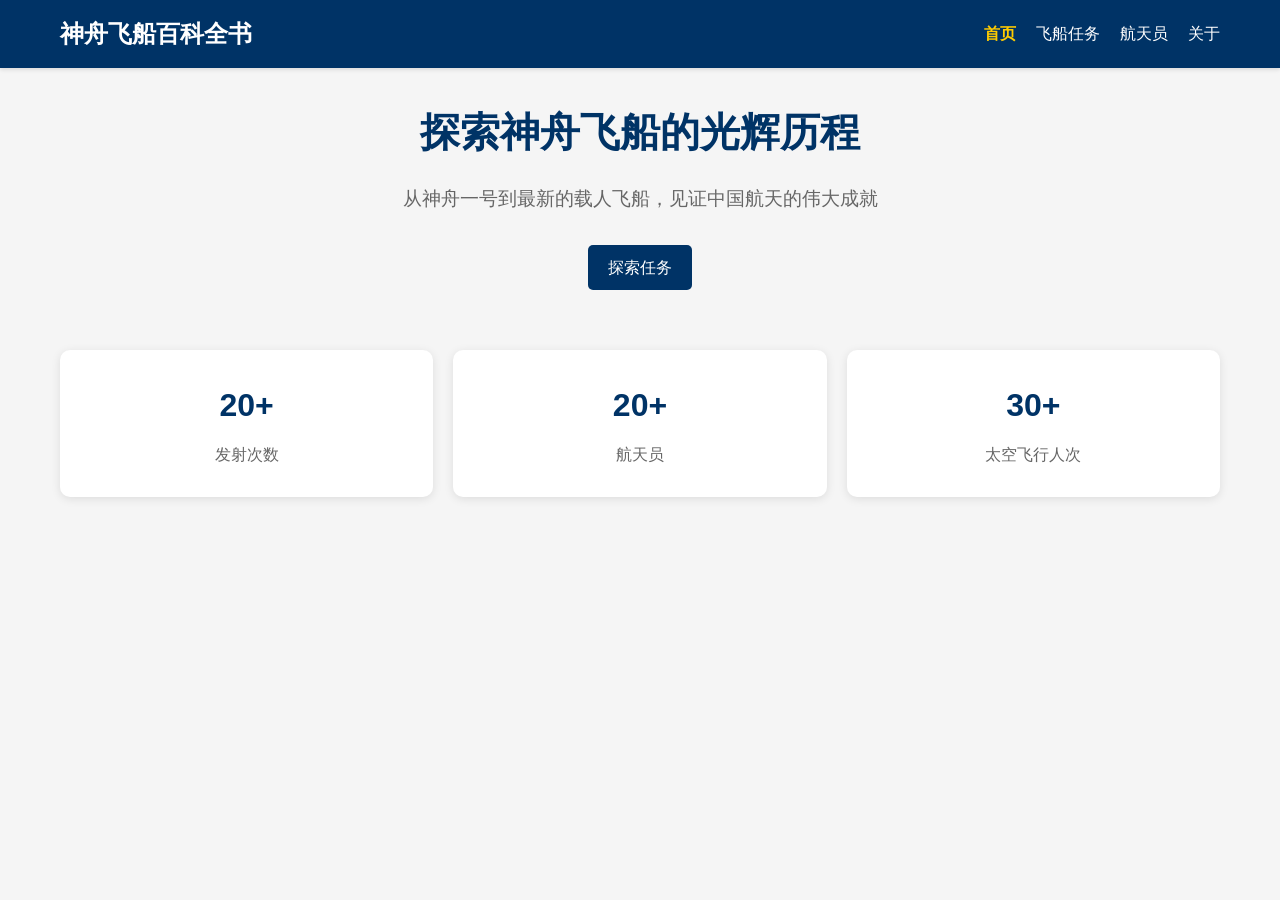
==== indexindex.html @ 14aa309c "Rename shenzhou百科.html to indexindex.html" ====
<!DOCTYPE html>
<html lang="zh-CN">
<head>
    <meta charset="UTF-8">
    <meta name="viewport" content="width=device-width, initial-scale=1.0">
    <title>神舟飞船百科全书</title>
    <link rel="stylesheet" href="style.css">
</head>
<body>
    <!-- 导航栏 -->
    <nav class="navbar">
        <div class="container">
            <h1 class="logo">神舟飞船百科全书</h1>
            <ul class="nav-links">
                <li><a href="#home" class="nav-link active">首页</a></li>
                <li><a href="#missions" class="nav-link">飞船任务</a></li>
                <li><a href="#astronauts" class="nav-link">航天员</a></li>
                <li><a href="#about" class="nav-link">关于</a></li>
            </ul>
        </div>
    </nav>

    <!-- 首页 -->
    <section id="home" class="section active">
        <div class="container">
            <div class="hero">
                <h2>探索神舟飞船的光辉历程</h2>
                <p>从神舟一号到最新的载人飞船，见证中国航天的伟大成就</p>
                <a href="#missions" class="btn">探索任务</a>
            </div>
            <div class="stats">
                <div class="stat-item">
                    <h3>20+</h3>
                    <p>发射次数</p>
                </div>
                <div class="stat-item">
                    <h3>20+</h3>
                    <p>航天员</p>
                </div>
                <div class="stat-item">
                    <h3>30+</h3>
                    <p>太空飞行人次</p>
                </div>
            </div>
        </div>
    </section>

    <!-- 飞船任务 -->
    <section id="missions" class="section">
        <div class="container">
            <h2>神舟飞船任务</h2>
            <div class="filter-buttons">
                <button class="filter-btn active" data-filter="all">全部</button>
                <button class="filter-btn" data-filter="manned">载人任务</button>
                <button class="filter-btn" data-filter="unmanned">无人任务</button>
            </div>
            <div class="missions-grid">
                <!-- 神舟一号 -->
                <div class="mission-card" data-category="unmanned">
                    <div class="mission-header">
                        <h3>神舟一号</h3>
                        <span class="mission-type unmanned">无人任务</span>
                    </div>
                    <div class="mission-content">
                        <p class="mission-date">1999年11月20日</p>
                        <p class="mission-desc">中国载人航天工程的首次飞行，考核了运载火箭性能和可靠性，验证了飞船关键技术和系统设计的正确性。</p>
                        <button class="detail-btn" data-id="shenzhou1">查看详情</button>
                    </div>
                </div>
                
                <!-- 神舟二号 -->
                <div class="mission-card" data-category="unmanned">
                    <div class="mission-header">
                        <h3>神舟二号</h3>
                        <span class="mission-type unmanned">无人任务</span>
                    </div>
                    <div class="mission-content">
                        <p class="mission-date">2001年1月10日</p>
                        <p class="mission-desc">我国第一艘正样无人飞船，飞船技术状态与载人飞船基本一致。</p>
                        <button class="detail-btn" data-id="shenzhou2">查看详情</button>
                    </div>
                </div>
                
                <!-- 神舟三号 -->
                <div class="mission-card" data-category="unmanned">
                    <div class="mission-header">
                        <h3>神舟三号</h3>
                        <span class="mission-type unmanned">无人任务</span>
                    </div>
                    <div class="mission-content">
                        <p class="mission-date">2002年3月25日</p>
                        <p class="mission-desc">搭载了人体代谢模拟装置、拟人生理信号设备以及形体假人，能够定量模拟航天员呼吸和血液循环的重要生理活动参数。</p>
                        <button class="detail-btn" data-id="shenzhou3">查看详情</button>
                    </div>
                </div>
                
                <!-- 神舟四号 -->
                <div class="mission-card" data-category="unmanned">
                    <div class="mission-header">
                        <h3>神舟四号</h3>
                        <span class="mission-type unmanned">无人任务</span>
                    </div>
                    <div class="mission-content">
                        <p class="mission-date">2002年12月30日</p>
                        <p class="mission-desc">突破了我国低温发射的历史纪录，技术状态与载人飞船完全一致。</p>
                        <button class="detail-btn" data-id="shenzhou4">查看详情</button>
                    </div>
                </div>
                
                <!-- 神舟五号 -->
                <div class="mission-card" data-category="manned">
                    <div class="mission-header">
                        <h3>神舟五号</h3>
                        <span class="mission-type manned">载人任务</span>
                    </div>
                    <div class="mission-content">
                        <p class="mission-date">2003年10月15日</p>
                        <p class="mission-desc">我国首飞航天员杨利伟搭乘神舟五号飞船在轨飞行14圈，历时21小时23分后安全返回。</p>
                        <button class="detail-btn" data-id="shenzhou5">查看详情</button>
                    </div>
                </div>
                
                <!-- 神舟六号 -->
                <div class="mission-card" data-category="manned">
                    <div class="mission-header">
                        <h3>神舟六号</h3>
                        <span class="mission-type manned">载人任务</span>
                    </div>
                    <div class="mission-content">
                        <p class="mission-date">2005年10月12日</p>
                        <p class="mission-desc">航天员费俊龙、聂海胜搭乘神舟六号飞船进入太空，实现了多人多天飞行试验。</p>
                        <button class="detail-btn" data-id="shenzhou6">查看详情</button>
                    </div>
                </div>
                
                <!-- 神舟七号 -->
                <div class="mission-card" data-category="manned">
                    <div class="mission-header">
                        <h3>神舟七号</h3>
                        <span class="mission-type manned">载人任务</span>
                    </div>
                    <div class="mission-content">
                        <p class="mission-date">2008年9月25日</p>
                        <p class="mission-desc">航天员翟志刚、刘伯明、景海鹏搭乘神舟七号飞船进入太空，翟志刚成功实施首次空间出舱活动。</p>
                        <button class="detail-btn" data-id="shenzhou7">查看详情</button>
                    </div>
                </div>
                
                <!-- 神舟八号 -->
                <div class="mission-card" data-category="unmanned">
                    <div class="mission-header">
                        <h3>神舟八号</h3>
                        <span class="mission-type unmanned">无人任务</span>
                    </div>
                    <div class="mission-content">
                        <p class="mission-date">2011年11月1日</p>
                        <p class="mission-desc">与天宫一号进行了两次空间无人自动交会对接，突破和掌握了自动交会对接技术。</p>
                        <button class="detail-btn" data-id="shenzhou8">查看详情</button>
                    </div>
                </div>
                
                <!-- 神舟九号 -->
                <div class="mission-card" data-category="manned">
                    <div class="mission-header">
                        <h3>神舟九号</h3>
                        <span class="mission-type manned">载人任务</span>
                    </div>
                    <div class="mission-content">
                        <p class="mission-date">2012年6月16日</p>
                        <p class="mission-desc">航天员景海鹏、刘旺、刘洋搭乘神舟九号飞船进入太空，与天宫一号实现自动交会对接，刘洋成为我国首飞女航天员。</p>
                        <button class="detail-btn" data-id="shenzhou9">查看详情</button>
                    </div>
                </div>
                
                <!-- 神舟十号 -->
                <div class="mission-card" data-category="manned">
                    <div class="mission-header">
                        <h3>神舟十号</h3>
                        <span class="mission-type manned">载人任务</span>
                    </div>
                    <div class="mission-content">
                        <p class="mission-date">2013年6月11日</p>
                        <p class="mission-desc">航天员聂海胜、张晓光、王亚平搭乘神舟十号飞船进入太空，成功开展我国首次太空授课任务。</p>
                        <button class="detail-btn" data-id="shenzhou10">查看详情</button>
                    </div>
                </div>
                
                <!-- 神舟十一号 -->
                <div class="mission-card" data-category="manned">
                    <div class="mission-header">
                        <h3>神舟十一号</h3>
                        <span class="mission-type manned">载人任务</span>
                    </div>
                    <div class="mission-content">
                        <p class="mission-date">2016年10月17日</p>
                        <p class="mission-desc">航天员景海鹏、陈冬入驻天宫二号空间实验室，进行了为期30天的太空驻留生活。</p>
                        <button class="detail-btn" data-id="shenzhou11">查看详情</button>
                    </div>
                </div>
                
                <!-- 神舟十二号 -->
                <div class="mission-card" data-category="manned">
                    <div class="mission-header">
                        <h3>神舟十二号</h3>
                        <span class="mission-type manned">载人任务</span>
                    </div>
                    <div class="mission-content">
                        <p class="mission-date">2021年6月17日</p>
                        <p class="mission-desc">航天员聂海胜、刘伯明、汤洪波在空间站进行了为期3个月的驻留，完成了2次出舱活动。</p>
                        <button class="detail-btn" data-id="shenzhou12">查看详情</button>
                    </div>
                </div>
                
                <!-- 神舟十三号 -->
                <div class="mission-card" data-category="manned">
                    <div class="mission-header">
                        <h3>神舟十三号</h3>
                        <span class="mission-type manned">载人任务</span>
                    </div>
                    <div class="mission-content">
                        <p class="mission-date">2021年10月16日</p>
                        <p class="mission-desc">航天员翟志刚、王亚平、叶光富在空间站进行了为期6个月的驻留，创造了中国航天员连续在轨飞行时长新纪录。</p>
                        <button class="detail-btn" data-id="shenzhou13">查看详情</button>
                    </div>
                </div>
                
                <!-- 神舟十四号 -->
                <div class="mission-card" data-category="manned">
                    <div class="mission-header">
                        <h3>神舟十四号</h3>
                        <span class="mission-type manned">载人任务</span>
                    </div>
                    <div class="mission-content">
                        <p class="mission-date">2022年6月5日</p>
                        <p class="mission-desc">航天员陈冬、刘洋、蔡旭哲在空间站进行为期6个月的驻留任务，完成了中国空间站T字基本构型在轨组装建造。</p>
                        <button class="detail-btn" data-id="shenzhou14">查看详情</button>
                    </div>
                </div>
                
                <!-- 神舟十五号 -->
                <div class="mission-card" data-category="manned">
                    <div class="mission-header">
                        <h3>神舟十五号</h3>
                        <span class="mission-type manned">载人任务</span>
                    </div>
                    <div class="mission-content">
                        <p class="mission-date">2022年11月29日</p>
                        <p class="mission-desc">航天员费俊龙、邓清明、张陆入驻中国空间站，与神舟十四号乘组完成首次太空会师，见证了中国空间站全面建成的历史时刻。</p>
                        <button class="detail-btn" data-id="shenzhou15">查看详情</button>
                    </div>
                </div>
                
                <!-- 神舟十六号 -->
                <div class="mission-card" data-category="manned">
                    <div class="mission-header">
                        <h3>神舟十六号</h3>
                        <span class="mission-type manned">载人任务</span>
                    </div>
                    <div class="mission-content">
                        <p class="mission-date">2023年5月30日</p>
                        <p class="mission-desc">航天员景海鹏、朱杨柱、桂海潮入驻空间站，朱杨柱成为我国首位航天飞行工程师，桂海潮成为首位载荷专家。</p>
                        <button class="detail-btn" data-id="shenzhou16">查看详情</button>
                    </div>
                </div>
            </div>
        </div>
    </section>

    <!-- 航天员 -->
    <section id="astronauts" class="section">
        <div class="container">
            <h2>航天员</h2>
            <div class="astronauts-grid">
                <!-- 杨利伟 -->
                <div class="astronaut-card">
                    <h3>杨利伟</h3>
                    <p>神舟五号航天员，中国首位进入太空的航天员</p>
                </div>
                
                <!-- 费俊龙 -->
                <div class="astronaut-card">
                    <h3>费俊龙</h3>
                    <p>神舟六号、神舟十五号航天员</p>
                </div>
                
                <!-- 聂海胜 -->
                <div class="astronaut-card">
                    <h3>聂海胜</h3>
                    <p>神舟六号、神舟十号、神舟十二号航天员</p>
                </div>
                
                <!-- 翟志刚 -->
                <div class="astronaut-card">
                    <h3>翟志刚</h3>
                    <p>神舟七号、神舟十三号航天员，中国首位出舱活动的航天员</p>
                </div>
                
                <!-- 刘伯明 -->
                <div class="astronaut-card">
                    <h3>刘伯明</h3>
                    <p>神舟七号、神舟十二号航天员</p>
                </div>
                
                <!-- 景海鹏 -->
                <div class="astronaut-card">
                    <h3>景海鹏</h3>
                    <p>神舟七号、神舟九号、神舟十一号、神舟十六号航天员</p>
                </div>
                
                <!-- 刘旺 -->
                <div class="astronaut-card">
                    <h3>刘旺</h3>
                    <p>神舟九号航天员，首位进行手控交会对接的航天员</p>
                </div>
                
                <!-- 刘洋 -->
                <div class="astronaut-card">
                    <h3>刘洋</h3>
                    <p>神舟九号、神舟十四号航天员，中国首位女航天员</p>
                </div>
                
                <!-- 张晓光 -->
                <div class="astronaut-card">
                    <h3>张晓光</h3>
                    <p>神舟十号航天员</p>
                </div>
                
                <!-- 王亚平 -->
                <div class="astronaut-card">
                    <h3>王亚平</h3>
                    <p>神舟十号、神舟十三号航天员，首位太空教师</p>
                </div>
                
                <!-- 陈冬 -->
                <div class="astronaut-card">
                    <h3>陈冬</h3>
                    <p>神舟十一号、神舟十四号航天员</p>
                </div>
                
                <!-- 汤洪波 -->
                <div class="astronaut-card">
                    <h3>汤洪波</h3>
                    <p>神舟十二号航天员</p>
                </div>
                
                <!-- 叶光富 -->
                <div class="astronaut-card">
                    <h3>叶光富</h3>
                    <p>神舟十三号航天员</p>
                </div>
                
                <!-- 蔡旭哲 -->
                <div class="astronaut-card">
                    <h3>蔡旭哲</h3>
                    <p>神舟十四号航天员</p>
                </div>
                
                <!-- 邓清明 -->
                <div class="astronaut-card">
                    <h3>邓清明</h3>
                    <p>神舟十五号航天员</p>
                </div>
                
                <!-- 张陆 -->
                <div class="astronaut-card">
                    <h3>张陆</h3>
                    <p>神舟十五号航天员</p>
                </div>
                
                <!-- 朱杨柱 -->
                <div class="astronaut-card">
                    <h3>朱杨柱</h3>
                    <p>神舟十六号航天员，中国首位航天飞行工程师</p>
                </div>
                
                <!-- 桂海潮 -->
                <div class="astronaut-card">
                    <h3>桂海潮</h3>
                    <p>神舟十六号航天员，中国首位载荷专家</p>
                </div>
            </div>
        </div>
    </section>

    <!-- 关于 -->
    <section id="about" class="section">
        <div class="container">
            <h2>关于神舟飞船</h2>
            <div class="about-content">
                <p>神舟飞船是中国自行研制的用于天地往返运输人员和物资的载人航天器。飞船可一船多用，既可留轨观测又可作为交会对接飞行器，满足天地往返的需求。</p>
                <p>飞船由轨道舱、返回舱、推进舱和附加段组成。轨道舱是航天员生活和工作的地方。返回舱是飞船的指挥控制中心，航天员乘坐其上天和返回地面。推进舱也称动力舱，为飞船在轨飞行和返回地面提供能源和动力。</p>
                <p>从1999年11月20日神舟一号发射成功，到2023年5月30日神舟十六号发射成功，中国载人航天工程取得了举世瞩目的成就，实现了从无人飞行到载人飞行、从一人一天到多人多天、从舱内实验到出舱活动、从单船飞行到组合体稳定运行的重大跨越。</p>
            </div>
        </div>
    </section>

    <!-- 详情模态框 -->
    <div class="modal" id="missionModal">
        <div class="modal-content">
            <span class="close-btn">&times;</span>
            <div class="modal-body" id="modalBody">
                <!-- 详情内容将通过JavaScript动态填充 -->
            </div>
        </div>
    </div>

    <script src="script.js"></script>
</body>
</html>
---- style.css ----
/* 全局样式 */
* {
    margin: 0;
    padding: 0;
    box-sizing: border-box;
}

body {
    font-family: 'Arial', sans-serif;
    line-height: 1.6;
    color: #333;
    background-color: #f5f5f5;
}

.container {
    max-width: 1200px;
    margin: 0 auto;
    padding: 0 20px;
}

/* 导航栏 */
.navbar {
    background-color: #003366;
    color: white;
    padding: 15px 0;
    position: fixed;
    width: 100%;
    top: 0;
    z-index: 1000;
    box-shadow: 0 2px 4px rgba(0,0,0,0.1);
}

.logo {
    font-size: 1.5rem;
    font-weight: bold;
}

.nav-links {
    list-style: none;
    display: flex;
    gap: 20px;
}

.navbar .container {
    display: flex;
    justify-content: space-between;
    align-items: center;
}

.nav-link {
    color: white;
    text-decoration: none;
    font-size: 1rem;
    transition: color 0.3s ease;
}

.nav-link:hover {
    color: #ffcc00;
}

.nav-link.active {
    color: #ffcc00;
    font-weight: bold;
}

/* 章节样式 */
.section {
    padding: 100px 0;
    display: none;
}

.section.active {
    display: block;
}

/* 首页 */
.hero {
    text-align: center;
    margin-bottom: 60px;
}

.hero h2 {
    font-size: 2.5rem;
    margin-bottom: 20px;
    color: #003366;
}

.hero p {
    font-size: 1.2rem;
    margin-bottom: 30px;
    color: #666;
}

.btn {
    display: inline-block;
    background-color: #003366;
    color: white;
    padding: 10px 20px;
    border-radius: 5px;
    text-decoration: none;
    font-size: 1rem;
    transition: background-color 0.3s ease;
}

.btn:hover {
    background-color: #004080;
}

.stats {
    display: flex;
    justify-content: space-around;
    flex-wrap: wrap;
    gap: 20px;
}

.stat-item {
    text-align: center;
    background-color: white;
    padding: 30px;
    border-radius: 10px;
    box-shadow: 0 2px 10px rgba(0,0,0,0.1);
    flex: 1;
    min-width: 200px;
}

.stat-item h3 {
    font-size: 2rem;
    color: #003366;
    margin-bottom: 10px;
}

.stat-item p {
    color: #666;
}

/* 飞船任务 */
.filter-buttons {
    display: flex;
    gap: 10px;
    margin-bottom: 30px;
    flex-wrap: wrap;
}

.filter-btn {
    background-color: white;
    border: 1px solid #ddd;
    padding: 10px 20px;
    border-radius: 5px;
    cursor: pointer;
    transition: all 0.3s ease;
}

.filter-btn:hover {
    background-color: #f0f0f0;
}

.filter-btn.active {
    background-color: #003366;
    color: white;
    border-color: #003366;
}

.missions-grid {
    display: grid;
    grid-template-columns: repeat(auto-fill, minmax(300px, 1fr));
    gap: 20px;
}

.mission-card {
    background-color: white;
    border-radius: 10px;
    box-shadow: 0 2px 10px rgba(0,0,0,0.1);
    overflow: hidden;
    transition: transform 0.3s ease, box-shadow 0.3s ease;
}

.mission-card:hover {
    transform: translateY(-5px);
    box-shadow: 0 5px 20px rgba(0,0,0,0.15);
}

.mission-header {
    background-color: #003366;
    color: white;
    padding: 15px;
    display: flex;
    justify-content: space-between;
    align-items: center;
}

.mission-type {
    padding: 5px 10px;
    border-radius: 15px;
    font-size: 0.8rem;
    font-weight: bold;
}

.mission-type.manned {
    background-color: #28a745;
}

.mission-type.unmanned {
    background-color: #6c757d;
}

.mission-content {
    padding: 15px;
}

.mission-date {
    font-weight: bold;
    margin-bottom: 10px;
    color: #003366;
}

.mission-desc {
    margin-bottom: 20px;
    color: #666;
}

.detail-btn {
    background-color: #003366;
    color: white;
    border: none;
    padding: 10px 15px;
    border-radius: 5px;
    cursor: pointer;
    transition: background-color 0.3s ease;
}

.detail-btn:hover {
    background-color: #004080;
}

/* 航天员 */
.astronauts-grid {
    display: grid;
    grid-template-columns: repeat(auto-fill, minmax(250px, 1fr));
    gap: 20px;
}

.astronaut-card {
    background-color: white;
    padding: 20px;
    border-radius: 10px;
    box-shadow: 0 2px 10px rgba(0,0,0,0.1);
    text-align: center;
    transition: transform 0.3s ease, box-shadow 0.3s ease;
}

.astronaut-card:hover {
    transform: translateY(-5px);
    box-shadow: 0 5px 20px rgba(0,0,0,0.15);
}

.astronaut-card h3 {
    color: #003366;
    margin-bottom: 10px;
}

.astronaut-card p {
    color: #666;
    font-size: 0.9rem;
}

/* 关于 */
.about-content {
    background-color: white;
    padding: 30px;
    border-radius: 10px;
    box-shadow: 0 2px 10px rgba(0,0,0,0.1);
}

.about-content p {
    margin-bottom: 20px;
    line-height: 1.8;
}

/* 模态框 */
.modal {
    display: none;
    position: fixed;
    z-index: 2000;
    left: 0;
    top: 0;
    width: 100%;
    height: 100%;
    overflow: auto;
    background-color: rgba(0,0,0,0.4);
}

.modal-content {
    background-color: white;
    margin: 10% auto;
    padding: 20px;
    border: 1px solid #888;
    width: 80%;
    max-width: 600px;
    border-radius: 10px;
    position: relative;
}

.close-btn {
    color: #aaa;
    float: right;
    font-size: 28px;
    font-weight: bold;
    cursor: pointer;
}

.close-btn:hover {
    color: black;
}

.modal-body {
    margin-top: 20px;
}

.modal-body h3 {
    color: #003366;
    margin-bottom: 15px;
}

.modal-body p {
    margin-bottom: 10px;
    line-height: 1.6;
}

/* 响应式设计 */
@media (max-width: 768px) {
    .navbar .container {
        flex-direction: column;
        gap: 10px;
    }
    
    .nav-links {
        flex-wrap: wrap;
        justify-content: center;
    }
    
    .hero h2 {
        font-size: 2rem;
    }
    
    .mission-card, .astronaut-card {
        margin-bottom: 20px;
    }
    
    .modal-content {
        width: 90%;
        margin: 20% auto;
    }
}

@media (max-width: 480px) {
    .hero h2 {
        font-size: 1.5rem;
    }
    
    .stat-item {
        min-width: 150px;
        padding: 20px;
    }
    
    .stat-item h3 {
        font-size: 1.5rem;
    }
    
    .missions-grid, .astronauts-grid {
        grid-template-columns: 1fr;
    }
}
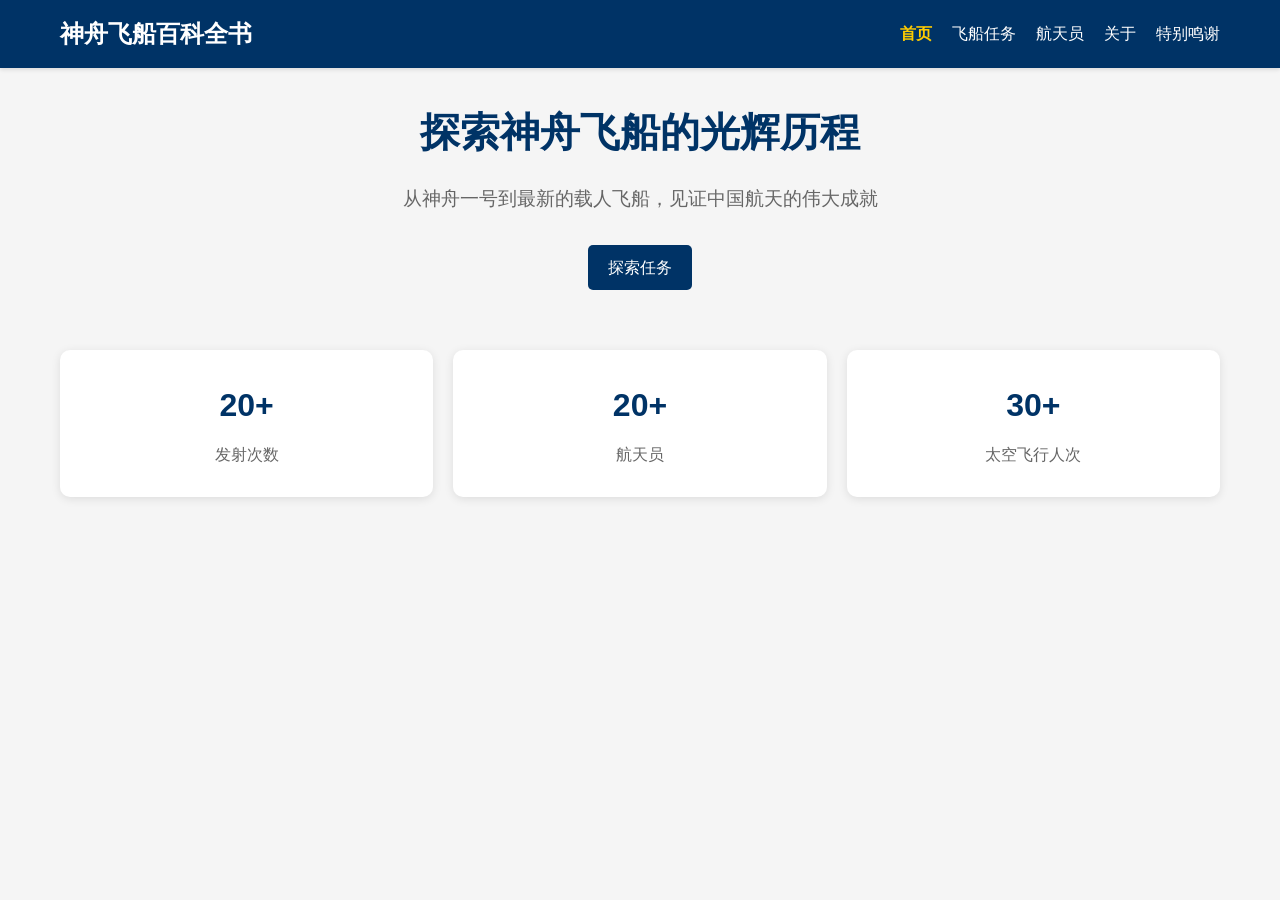
==== commit 2243df2c: "Rename shenzhou百科.html to indexindex.html" ====
--- a/indexindex.html
+++ b/indexindex.html
@@ -16,6 +16,7 @@
                 <li><a href="#missions" class="nav-link">飞船任务</a></li>
                 <li><a href="#astronauts" class="nav-link">航天员</a></li>
                 <li><a href="#about" class="nav-link">关于</a></li>
+                <li><a href="#thanks" class="nav-link">特别鸣谢</a></li>
             </ul>
         </div>
     </nav>
@@ -390,6 +391,16 @@
                 <p>神舟飞船是中国自行研制的用于天地往返运输人员和物资的载人航天器。飞船可一船多用，既可留轨观测又可作为交会对接飞行器，满足天地往返的需求。</p>
                 <p>飞船由轨道舱、返回舱、推进舱和附加段组成。轨道舱是航天员生活和工作的地方。返回舱是飞船的指挥控制中心，航天员乘坐其上天和返回地面。推进舱也称动力舱，为飞船在轨飞行和返回地面提供能源和动力。</p>
                 <p>从1999年11月20日神舟一号发射成功，到2023年5月30日神舟十六号发射成功，中国载人航天工程取得了举世瞩目的成就，实现了从无人飞行到载人飞行、从一人一天到多人多天、从舱内实验到出舱活动、从单船飞行到组合体稳定运行的重大跨越。</p>
+            </div>
+        </div>
+    </section>
+
+    <!-- 特别鸣谢 -->
+    <section id="thanks" class="section">
+        <div class="container">
+            <h2>特别鸣谢</h2>
+            <div class="about-content">
+                <p>感谢李博文，她天才的创意造就了这个网站。</p>
             </div>
         </div>
     </section>
